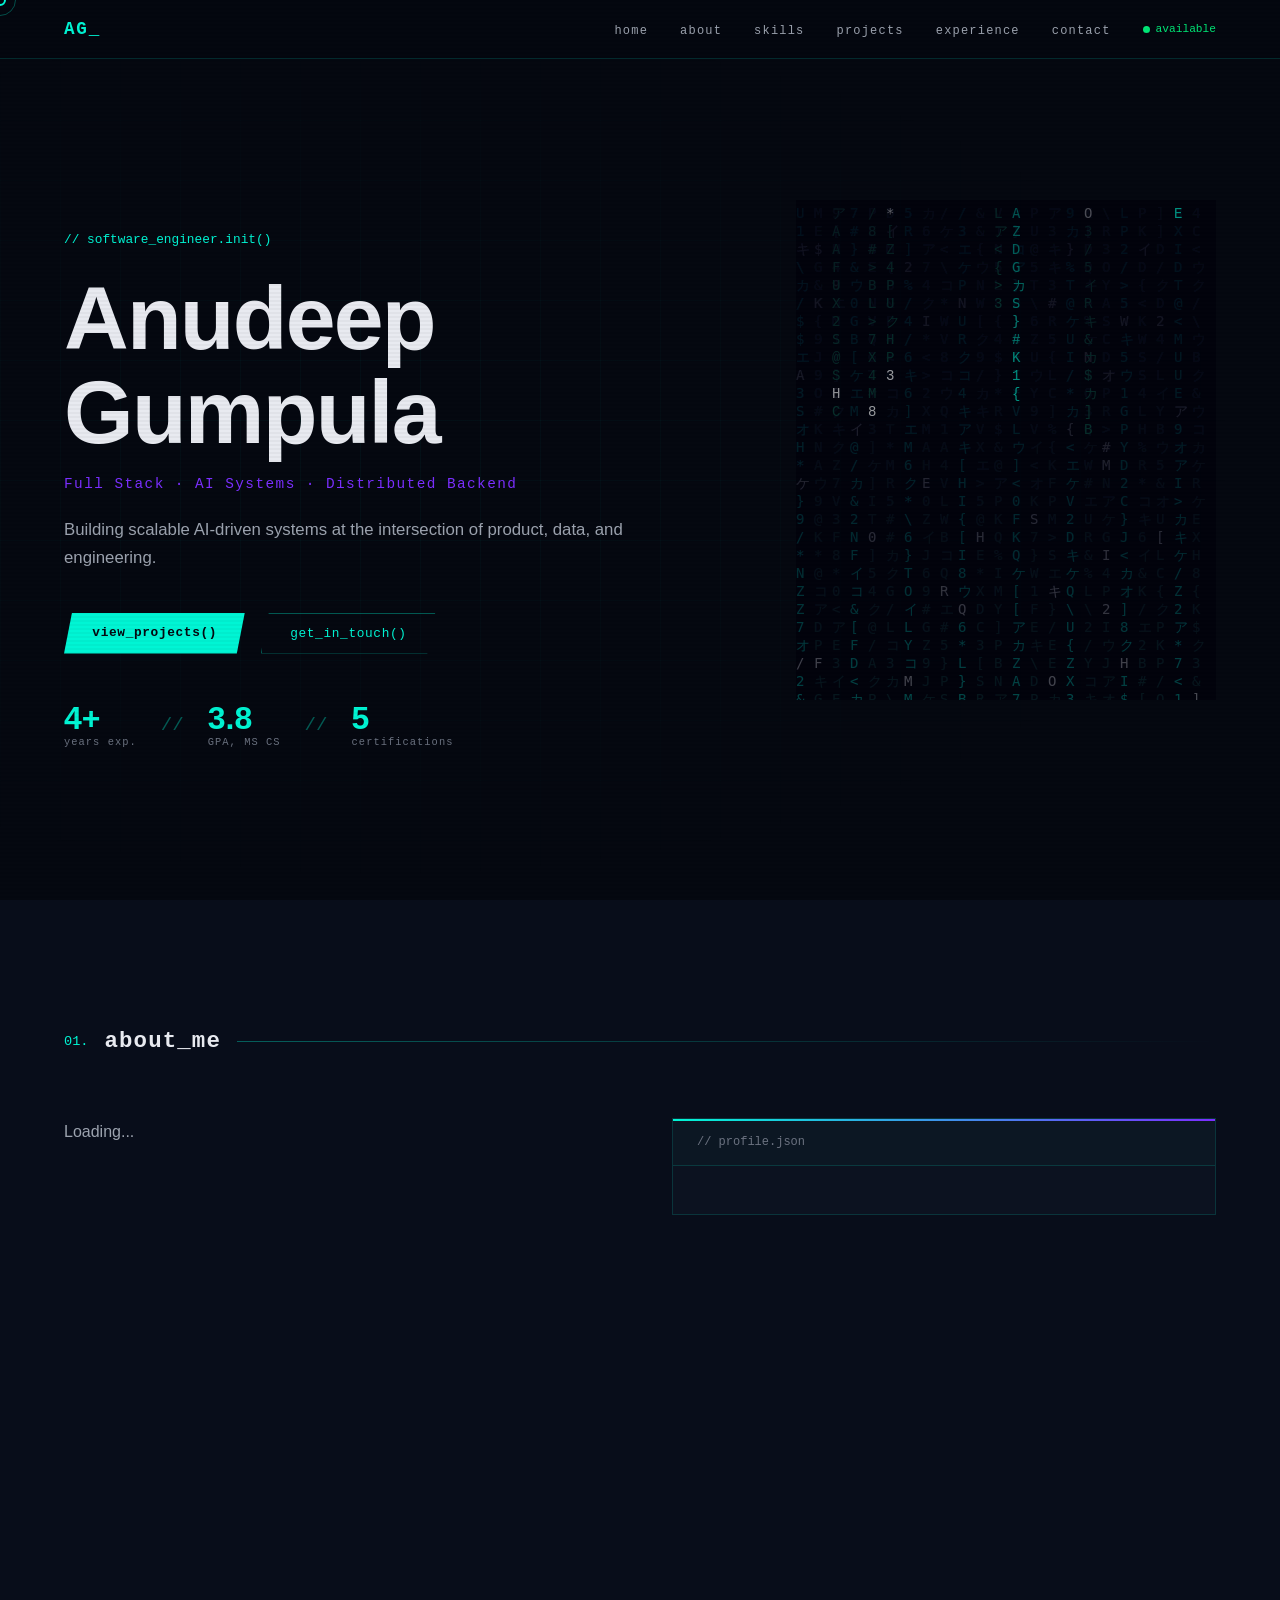
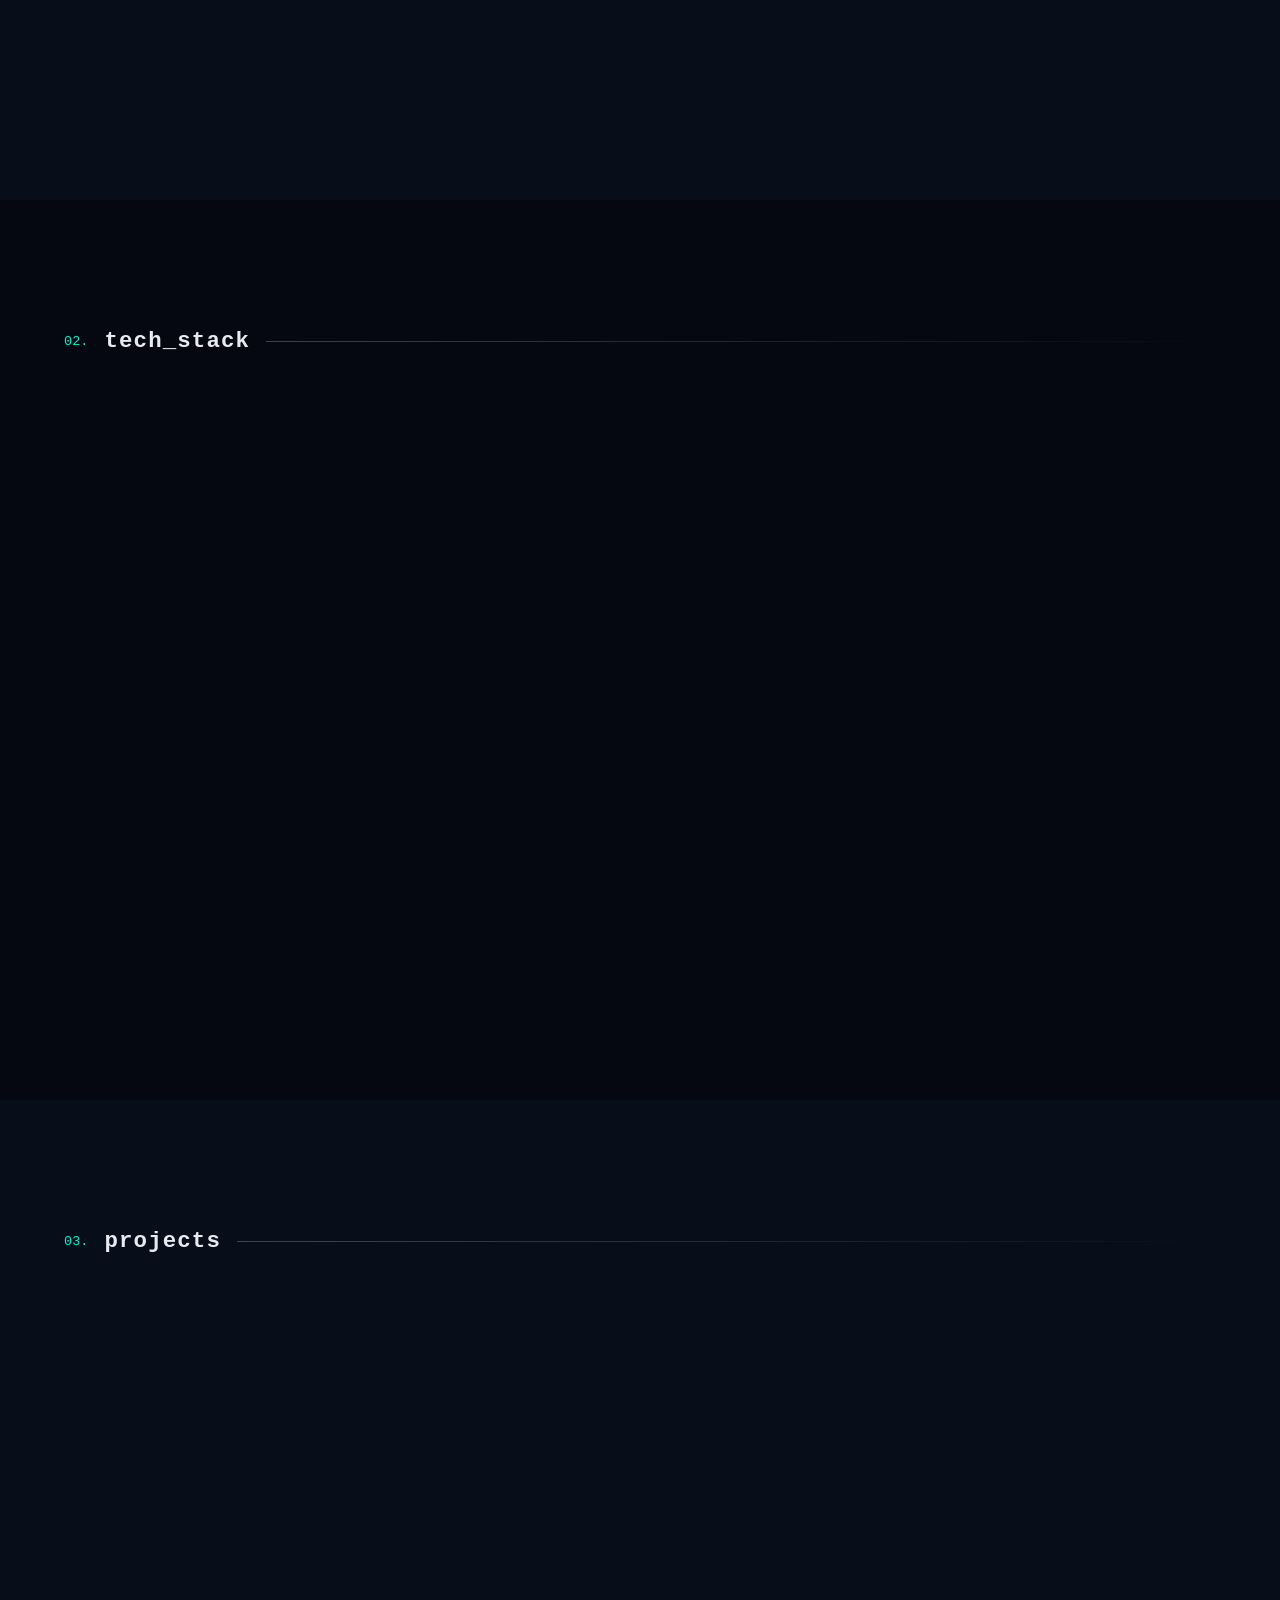
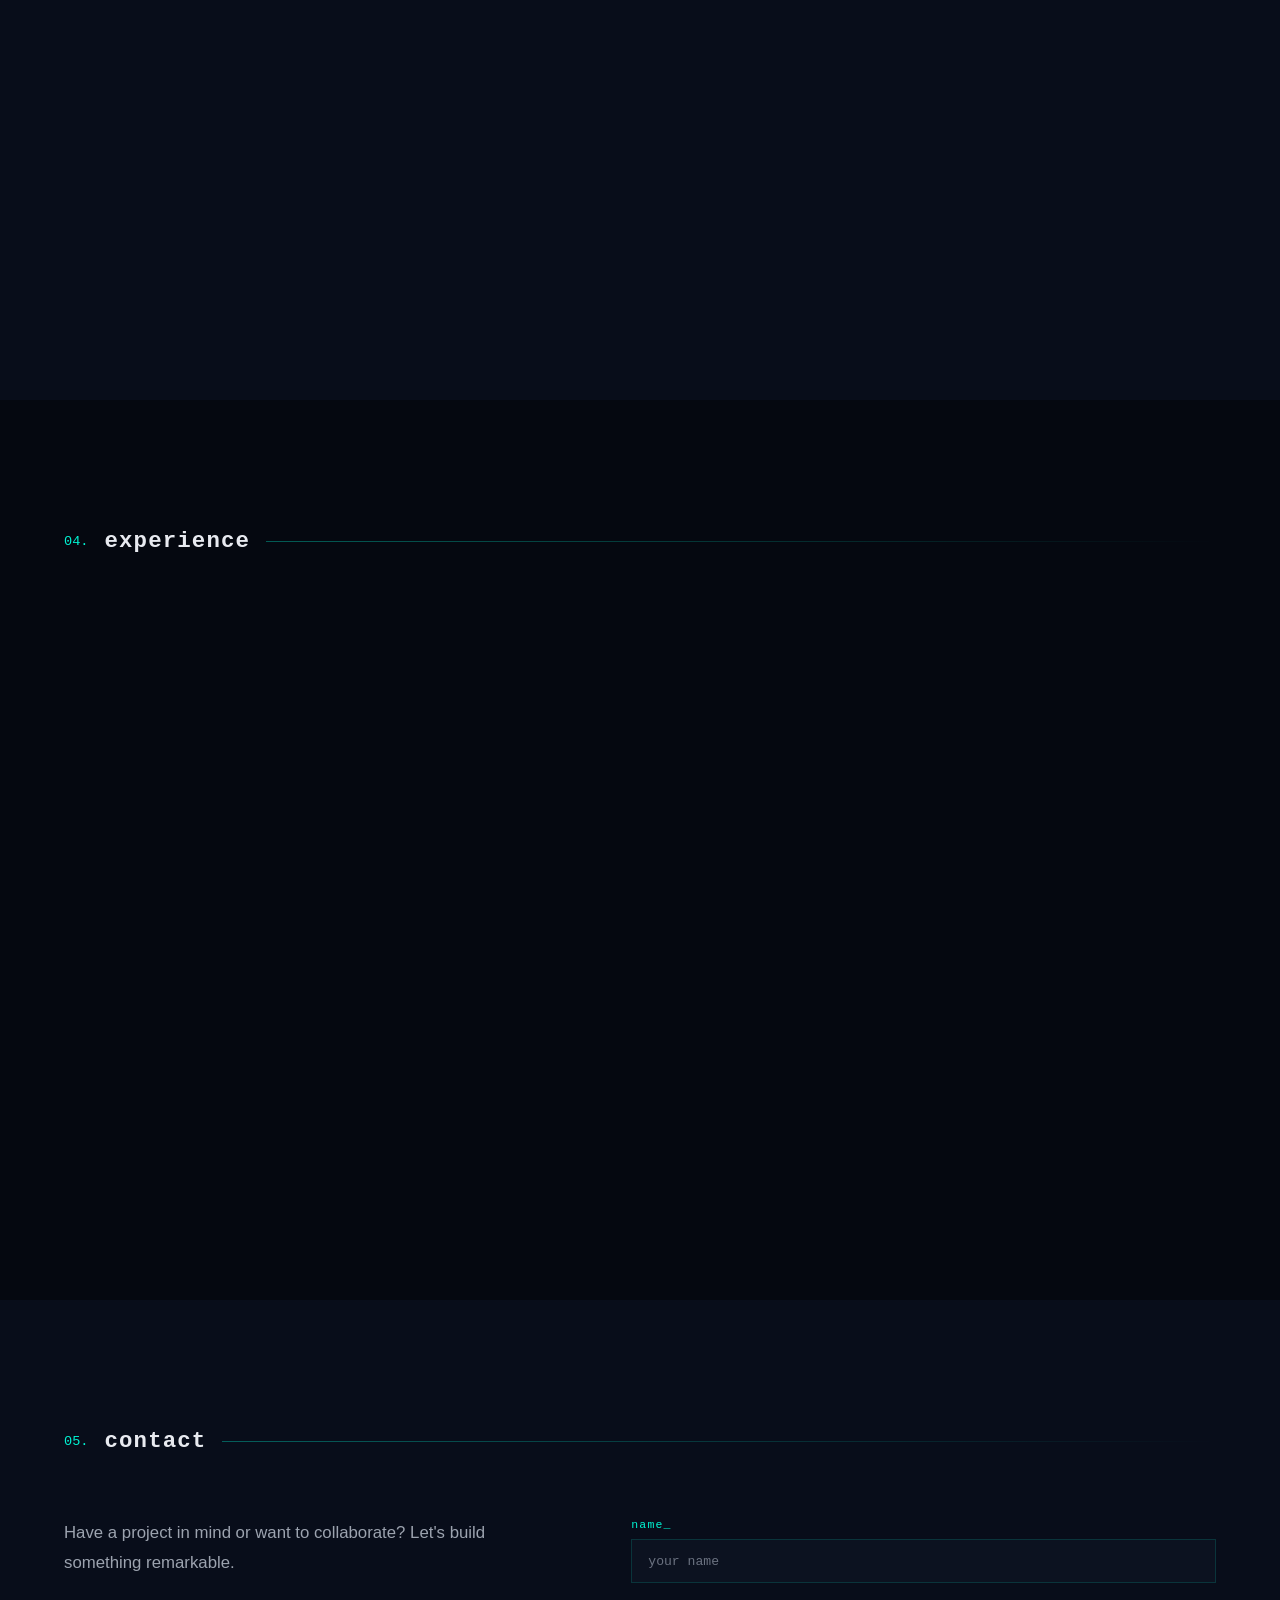
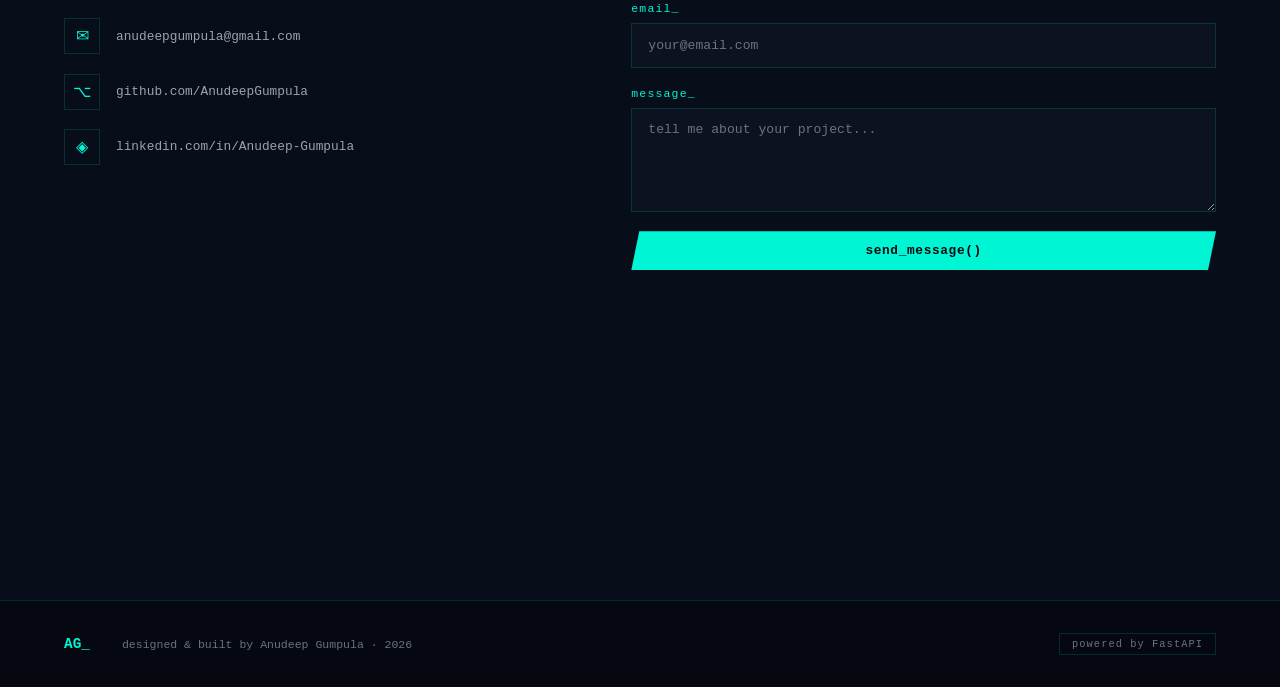
==== index.html @ aed6fa90 "Move frontend to root for Vercel" ====
<!DOCTYPE html>
<html lang="en">
<head>
<meta charset="UTF-8"/>
<meta name="viewport" content="width=device-width, initial-scale=1.0"/>
<title>Anudeep Gumpula — Software Engineer</title>
<link rel="preconnect" href="https://fonts.googleapis.com"/>
<link rel="stylesheet" href="./css/style.css"/>
</head>
<body>

<!-- Custom cursor -->
<div class="cursor" id="cursor"></div>
<div class="cursor-trail" id="cursorTrail"></div>

<!-- Scanline overlay -->
<div class="scanlines"></div>

<!-- NAV -->
<nav id="navbar">
  <div class="nav-logo">AG<span class="blink">_</span></div>
  <ul class="nav-links">
    <li><a href="#hero">home</a></li>
    <li><a href="#about">about</a></li>
    <li><a href="#skills">skills</a></li>
    <li><a href="#projects">projects</a></li>
    <li><a href="#experience">experience</a></li>
    <li><a href="#contact">contact</a></li>
  </ul>
  <div class="nav-status"><span class="dot"></span>available</div>
</nav>

<!-- HERO -->
<section id="hero">
  <div class="hero-grid-bg"></div>
  <div class="hero-content">
    <div class="hero-tag" id="heroTag">// software_engineer.init()</div>
    <h1 class="hero-name" id="heroName"></h1>
    <div class="hero-title" id="heroTitle">Full Stack · AI Systems · Distributed Backend</div>
    <p class="hero-tagline" id="heroTagline">Building scalable AI-driven systems at the intersection of product, data, and engineering.</p>
    <div class="hero-cta">
      <a href="#projects" class="btn-primary">view_projects()</a>
      <a href="#contact" class="btn-secondary">get_in_touch()</a>
    </div>
    <div class="hero-metrics">
      <div class="metric"><span class="metric-val">4+</span><span class="metric-label">years exp.</span></div>
      <div class="metric-sep">//</div>
      <div class="metric"><span class="metric-val">3.8</span><span class="metric-label">GPA, MS CS</span></div>
      <div class="metric-sep">//</div>
      <div class="metric"><span class="metric-val">5</span><span class="metric-label">certifications</span></div>
    </div>
  </div>
  <div class="hero-visual">
    <canvas id="matrixCanvas"></canvas>
  </div>
</section>

<!-- ABOUT -->
<section id="about">
  <div class="section-header">
    <span class="section-num">01.</span>
    <h2>about_me</h2>
    <div class="section-line"></div>
  </div>
  <div class="about-grid">
    <div class="about-text">
      <p id="aboutBio">Loading...</p>
      <div class="about-highlights" id="aboutHighlights"></div>
    </div>
    <div class="about-card">
      <div class="about-card-header">// profile.json</div>
      <div class="about-card-body" id="profileJson"></div>
    </div>
  </div>
</section>

<!-- SKILLS -->
<section id="skills">
  <div class="section-header">
    <span class="section-num">02.</span>
    <h2>tech_stack</h2>
    <div class="section-line"></div>
  </div>
  <div class="skills-grid" id="skillsGrid"></div>
</section>

<!-- PROJECTS -->
<section id="projects">
  <div class="section-header">
    <span class="section-num">03.</span>
    <h2>projects</h2>
    <div class="section-line"></div>
  </div>
  <div class="projects-grid" id="projectsGrid"></div>
</section>

<!-- EXPERIENCE -->
<section id="experience">
  <div class="section-header">
    <span class="section-num">04.</span>
    <h2>experience</h2>
    <div class="section-line"></div>
  </div>
  <div class="timeline" id="timeline"></div>
</section>

<!-- CONTACT -->
<section id="contact">
  <div class="section-header">
    <span class="section-num">05.</span>
    <h2>contact</h2>
    <div class="section-line"></div>
  </div>
  <div class="contact-grid">
    <div class="contact-info">
      <p class="contact-intro">Have a project in mind or want to collaborate? Let's build something remarkable.</p>
      <div class="contact-links">
        <a href="mailto:anudeepgumpula@gmail.com" class="contact-link">
          <span class="contact-icon">✉</span>
          <span>anudeepgumpula@gmail.com</span>
        </a>
        <a href="https://github.com/AnudeepGumpula" target="_blank" class="contact-link">
          <span class="contact-icon">⌥</span>
          <span>github.com/AnudeepGumpula</span>
        </a>
        <a href="https://linkedin.com/in/Anudeep-Gumpula" target="_blank" class="contact-link">
          <span class="contact-icon">◈</span>
          <span>linkedin.com/in/Anudeep-Gumpula</span>
        </a>
      </div>
    </div>
    <form class="contact-form" id="contactForm">
      <div class="form-group">
        <label>name_</label>
        <input type="text" id="cName" placeholder="your name" required/>
      </div>
      <div class="form-group">
        <label>email_</label>
        <input type="email" id="cEmail" placeholder="your@email.com" required/>
      </div>
      <div class="form-group">
        <label>message_</label>
        <textarea id="cMessage" rows="5" placeholder="tell me about your project..." required></textarea>
      </div>
      <button type="submit" class="btn-primary btn-full" id="submitBtn">send_message()</button>
      <div class="form-status" id="formStatus"></div>
    </form>
  </div>
</section>

<!-- FOOTER -->
<footer>
  <div class="footer-inner">
    <span class="footer-logo">AG_</span>
    <span class="footer-text">designed & built by Anudeep Gumpula · <span id="year"></span></span>
    <span class="footer-api">powered by FastAPI</span>
  </div>
</footer>

<script src="./js/main.js"></script>
</body>
</html>
---- css/style.css ----
/* ===== RESET & BASE ===== */
*, *::before, *::after { box-sizing: border-box; margin: 0; padding: 0; }

:root {
  --bg: #050810;
  --bg2: #080d1a;
  --bg3: #0c1220;
  --accent: #00f5d4;
  --accent2: #7b2fff;
  --accent3: #ff2d78;
  --text: #e8eaf0;
  --text-muted: #6b7280;
  --text-dim: #9ca3af;
  --border: rgba(0,245,212,0.15);
  --border2: rgba(0,245,212,0.35);
  --glow: 0 0 20px rgba(0,245,212,0.25);
  --glow2: 0 0 40px rgba(123,47,255,0.3);
  --font-mono: 'SF Mono', ui-monospace, 'Cascadia Code', Menlo, Consolas, monospace;
  --font-display: -apple-system, 'SF Pro Display', 'SF Pro Text', BlinkMacSystemFont, 'Helvetica Neue', Arial, sans-serif;
}

html { scroll-behavior: smooth; }

body {
  background: var(--bg);
  color: var(--text);
  font-family: var(--font-display);
  cursor: none;
  overflow-x: hidden;
}

/* ===== CUSTOM CURSOR ===== */
.cursor {
  width: 12px; height: 12px;
  border: 2px solid var(--accent);
  border-radius: 50%;
  position: fixed; top: 0; left: 0;
  pointer-events: none; z-index: 9999;
  transform: translate(-50%,-50%);
  transition: width 0.2s, height 0.2s, background 0.2s;
}
.cursor-trail {
  width: 32px; height: 32px;
  border: 1px solid rgba(0,245,212,0.3);
  border-radius: 50%;
  position: fixed; top: 0; left: 0;
  pointer-events: none; z-index: 9998;
  transform: translate(-50%,-50%);
  transition: all 0.12s ease;
}
body:has(a:hover) .cursor, body:has(button:hover) .cursor {
  width: 20px; height: 20px;
  background: rgba(0,245,212,0.2);
}

/* ===== SCANLINES ===== */
.scanlines {
  position: fixed; inset: 0;
  background: repeating-linear-gradient(0deg, transparent, transparent 2px, rgba(0,0,0,0.03) 2px, rgba(0,0,0,0.03) 4px);
  pointer-events: none; z-index: 1000;
}

/* ===== NAVBAR ===== */
#navbar {
  position: fixed; top: 0; left: 0; right: 0; z-index: 500;
  display: flex; align-items: center; gap: 2rem;
  padding: 1.2rem 4rem;
  background: rgba(5,8,16,0.85);
  backdrop-filter: blur(12px);
  border-bottom: 1px solid var(--border);
  transition: all 0.3s;
}
#navbar.scrolled { padding: 0.8rem 4rem; }
.nav-logo {
  font-family: var(--font-mono);
  font-size: 1.1rem;
  color: var(--accent);
  font-weight: 700;
  letter-spacing: 0.1em;
  margin-right: auto;
}
.blink { animation: blink 1s step-end infinite; }
@keyframes blink { 0%,100%{opacity:1} 50%{opacity:0} }
.nav-links { list-style: none; display: flex; gap: 2rem; }
.nav-links a {
  font-family: var(--font-mono);
  font-size: 0.75rem;
  color: var(--text-dim);
  text-decoration: none;
  letter-spacing: 0.1em;
  text-transform: lowercase;
  transition: color 0.2s;
  position: relative;
}
.nav-links a::after {
  content: ''; position: absolute; bottom: -4px; left: 0; right: 0;
  height: 1px; background: var(--accent);
  transform: scaleX(0); transform-origin: left;
  transition: transform 0.3s;
}
.nav-links a:hover { color: var(--accent); }
.nav-links a:hover::after { transform: scaleX(1); }
.nav-status {
  font-family: var(--font-mono);
  font-size: 0.7rem;
  color: #00e676;
  display: flex; align-items: center; gap: 6px;
}
.dot {
  width: 7px; height: 7px;
  background: #00e676;
  border-radius: 50%;
  animation: pulse-dot 2s ease infinite;
}
@keyframes pulse-dot {
  0%,100%{box-shadow:0 0 0 0 rgba(0,230,118,0.4)}
  50%{box-shadow:0 0 0 6px rgba(0,230,118,0)}
}

/* ===== SECTIONS ===== */
section {
  min-height: 100vh;
  padding: 8rem 4rem;
  position: relative;
}
.section-header {
  display: flex; align-items: center; gap: 1rem;
  margin-bottom: 4rem;
}
.section-num {
  font-family: var(--font-mono);
  font-size: 0.85rem;
  color: var(--accent);
}
.section-header h2 {
  font-family: var(--font-mono);
  font-size: 1.4rem;
  color: var(--text);
  letter-spacing: 0.05em;
}
.section-line {
  flex: 1; height: 1px;
  background: linear-gradient(90deg, var(--border2), transparent);
}

/* ===== HERO ===== */
#hero {
  display: flex; align-items: center;
  padding: 0 4rem;
  position: relative; overflow: hidden;
  min-height: 100vh;
}
.hero-grid-bg {
  position: absolute; inset: 0;
  background-image:
    linear-gradient(rgba(0,245,212,0.04) 1px, transparent 1px),
    linear-gradient(90deg, rgba(0,245,212,0.04) 1px, transparent 1px);
  background-size: 60px 60px;
  mask-image: radial-gradient(ellipse at 30% 50%, black 0%, transparent 70%);
}
.hero-content {
  flex: 1;
  z-index: 2;
  padding-top: 5rem;
}
.hero-tag {
  font-family: var(--font-mono);
  font-size: 0.8rem;
  color: var(--accent);
  margin-bottom: 1.5rem;
  opacity: 0;
  animation: fadeUp 0.6s 0.2s forwards;
}
.hero-name {
  font-family: var(--font-display);
  font-size: clamp(3rem, 7vw, 6rem);
  font-weight: 800;
  line-height: 1.05;
  letter-spacing: -0.02em;
  color: var(--text);
  opacity: 0;
  animation: fadeUp 0.6s 0.4s forwards;
  min-height: 1.1em;
}
.hero-name .char { display: inline-block; }
.hero-title {
  font-family: var(--font-mono);
  font-size: 0.9rem;
  color: var(--accent2);
  margin-top: 1rem;
  letter-spacing: 0.1em;
  opacity: 0;
  animation: fadeUp 0.6s 0.6s forwards;
}
.hero-tagline {
  font-size: 1.05rem;
  color: var(--text-dim);
  max-width: 560px;
  line-height: 1.7;
  margin-top: 1.5rem;
  opacity: 0;
  animation: fadeUp 0.6s 0.8s forwards;
}
.hero-cta {
  display: flex; gap: 1rem; margin-top: 2.5rem;
  opacity: 0; animation: fadeUp 0.6s 1s forwards;
}
.hero-metrics {
  display: flex; align-items: center; gap: 1.5rem;
  margin-top: 3rem;
  opacity: 0; animation: fadeUp 0.6s 1.2s forwards;
}
.metric { display: flex; flex-direction: column; gap: 2px; }
.metric-val {
  font-family: var(--font-display);
  font-size: 2rem; font-weight: 800;
  color: var(--accent);
  line-height: 1;
}
.metric-label {
  font-family: var(--font-mono);
  font-size: 0.65rem;
  color: var(--text-muted);
  letter-spacing: 0.1em;
}
.metric-sep {
  font-family: var(--font-mono);
  color: var(--border2);
  font-size: 1.2rem;
}
.hero-visual {
  flex: 0 0 420px;
  height: 500px;
  z-index: 1;
  position: relative;
}
#matrixCanvas { width: 100%; height: 100%; opacity: 0.6; }

/* ===== BUTTONS ===== */
.btn-primary {
  display: inline-block;
  font-family: var(--font-mono);
  font-size: 0.8rem;
  padding: 0.75rem 1.75rem;
  background: var(--accent);
  color: var(--bg);
  text-decoration: none;
  letter-spacing: 0.05em;
  border: none; cursor: pointer;
  clip-path: polygon(8px 0%, 100% 0%, calc(100% - 8px) 100%, 0% 100%);
  transition: all 0.2s;
  font-weight: 700;
}
.btn-primary:hover {
  background: var(--text);
  transform: translateY(-2px);
  box-shadow: var(--glow);
}
.btn-secondary {
  display: inline-block;
  font-family: var(--font-mono);
  font-size: 0.8rem;
  padding: 0.75rem 1.75rem;
  background: transparent;
  color: var(--accent);
  text-decoration: none;
  letter-spacing: 0.05em;
  border: 1px solid var(--border2);
  cursor: pointer;
  clip-path: polygon(8px 0%, 100% 0%, calc(100% - 8px) 100%, 0% 100%);
  transition: all 0.2s;
}
.btn-secondary:hover {
  background: rgba(0,245,212,0.08);
  transform: translateY(-2px);
}
.btn-full { width: 100%; text-align: center; }

/* ===== ABOUT ===== */
#about { background: var(--bg2); }
.about-grid {
  display: grid;
  grid-template-columns: 1fr 1fr;
  gap: 4rem;
  align-items: start;
}
.about-text p {
  font-size: 1rem; line-height: 1.8;
  color: var(--text-dim);
  margin-bottom: 2rem;
}
.about-highlights { display: flex; flex-direction: column; gap: 0.75rem; }
.about-highlight-item {
  display: flex; align-items: center; gap: 1rem;
  font-family: var(--font-mono);
  font-size: 0.8rem;
  color: var(--text-dim);
}
.about-highlight-item::before {
  content: '▸';
  color: var(--accent);
  flex-shrink: 0;
}
.about-card {
  border: 1px solid var(--border);
  background: var(--bg3);
  position: relative;
  overflow: hidden;
}
.about-card::before {
  content: '';
  position: absolute; top: 0; left: 0; right: 0;
  height: 2px;
  background: linear-gradient(90deg, var(--accent), var(--accent2));
}
.about-card-header {
  font-family: var(--font-mono);
  font-size: 0.75rem;
  color: var(--text-muted);
  padding: 1rem 1.5rem;
  border-bottom: 1px solid var(--border);
  background: rgba(0,245,212,0.02);
}
.about-card-body {
  padding: 1.5rem;
  font-family: var(--font-mono);
  font-size: 0.78rem;
  line-height: 1.9;
  color: var(--text-dim);
}
.json-key { color: var(--accent2); }
.json-val { color: var(--accent); }
.json-str { color: #f0a500; }
.json-num { color: var(--accent3); }
.json-bracket { color: var(--text-muted); }

/* ===== SKILLS ===== */
.skills-grid {
  display: grid;
  grid-template-columns: repeat(3, 1fr);
  gap: 1.5rem;
}
.skill-card {
  border: 1px solid var(--border);
  background: var(--bg2);
  padding: 1.5rem;
  position: relative;
  overflow: hidden;
  transition: border-color 0.3s, transform 0.3s;
}
.skill-card:hover {
  border-color: var(--border2);
  transform: translateY(-4px);
  box-shadow: var(--glow);
}
.skill-card::after {
  content: '';
  position: absolute; bottom: 0; left: 0; right: 0;
  height: 1px;
  background: linear-gradient(90deg, transparent, var(--accent), transparent);
  opacity: 0;
  transition: opacity 0.3s;
}
.skill-card:hover::after { opacity: 1; }
.skill-category {
  font-family: var(--font-mono);
  font-size: 0.7rem;
  color: var(--accent);
  letter-spacing: 0.12em;
  margin-bottom: 1rem;
  text-transform: uppercase;
}
.skill-items { display: flex; flex-wrap: wrap; gap: 0.5rem; }
.skill-tag {
  font-family: var(--font-mono);
  font-size: 0.7rem;
  padding: 0.3rem 0.7rem;
  background: rgba(0,245,212,0.06);
  border: 1px solid rgba(0,245,212,0.15);
  color: var(--text-dim);
  letter-spacing: 0.05em;
  transition: all 0.2s;
}
.skill-tag:hover {
  background: rgba(0,245,212,0.12);
  color: var(--accent);
  border-color: var(--border2);
}

/* ===== PROJECTS ===== */
#projects { background: var(--bg2); }
.projects-grid {
  display: grid;
  grid-template-columns: repeat(3, 1fr);
  gap: 1.5rem;
}
.project-card {
  border: 1px solid var(--border);
  background: var(--bg);
  padding: 2rem;
  display: flex; flex-direction: column; gap: 1rem;
  position: relative; overflow: hidden;
  transition: all 0.3s;
}
.project-card::before {
  content: '';
  position: absolute; top: 0; left: 0;
  width: 3px; height: 0;
  background: linear-gradient(180deg, var(--accent), var(--accent2));
  transition: height 0.4s;
}
.project-card:hover { border-color: var(--border2); transform: translateY(-4px); }
.project-card:hover::before { height: 100%; }
.project-num {
  font-family: var(--font-mono);
  font-size: 0.7rem;
  color: var(--text-muted);
}
.project-highlight-badge {
  display: inline-block;
  font-family: var(--font-mono);
  font-size: 0.65rem;
  padding: 0.25rem 0.6rem;
  background: rgba(123,47,255,0.15);
  border: 1px solid rgba(123,47,255,0.3);
  color: #a78bfa;
  letter-spacing: 0.05em;
  margin-bottom: 0.5rem;
}
.project-title {
  font-family: var(--font-display);
  font-size: 1.1rem;
  font-weight: 700;
  color: var(--text);
  line-height: 1.3;
}
.project-subtitle {
  font-family: var(--font-mono);
  font-size: 0.72rem;
  color: var(--accent);
  letter-spacing: 0.05em;
}
.project-desc {
  font-size: 0.88rem;
  color: var(--text-dim);
  line-height: 1.7;
  flex: 1;
}
.project-tech { display: flex; flex-wrap: wrap; gap: 0.4rem; }
.project-tech-tag {
  font-family: var(--font-mono);
  font-size: 0.65rem;
  padding: 0.2rem 0.6rem;
  background: rgba(0,245,212,0.05);
  border: 1px solid var(--border);
  color: var(--text-muted);
}
.project-links { display: flex; gap: 1rem; margin-top: auto; }
.project-link {
  font-family: var(--font-mono);
  font-size: 0.72rem;
  color: var(--accent);
  text-decoration: none;
  letter-spacing: 0.05em;
  transition: color 0.2s;
  display: flex; align-items: center; gap: 0.4rem;
}
.project-link:hover { color: var(--text); }

/* ===== EXPERIENCE ===== */
.timeline { position: relative; padding-left: 2rem; }
.timeline::before {
  content: '';
  position: absolute; left: 0; top: 0; bottom: 0;
  width: 1px;
  background: linear-gradient(180deg, var(--accent), var(--accent2), transparent);
}
.timeline-item {
  position: relative;
  padding: 0 0 3.5rem 3rem;
  opacity: 0;
  transform: translateX(-20px);
  transition: opacity 0.5s, transform 0.5s;
}
.timeline-item.visible { opacity: 1; transform: translateX(0); }
.timeline-dot {
  position: absolute; left: -5px; top: 6px;
  width: 11px; height: 11px;
  border: 2px solid var(--accent);
  background: var(--bg);
  border-radius: 50%;
  box-shadow: 0 0 10px rgba(0,245,212,0.4);
}
.timeline-period {
  font-family: var(--font-mono);
  font-size: 0.7rem;
  color: var(--text-muted);
  letter-spacing: 0.1em;
  margin-bottom: 0.5rem;
}
.timeline-role {
  font-family: var(--font-display);
  font-size: 1.15rem;
  font-weight: 700;
  color: var(--text);
}
.timeline-company {
  font-family: var(--font-mono);
  font-size: 0.8rem;
  color: var(--accent);
  margin: 0.3rem 0 1rem;
  display: flex; align-items: center; gap: 0.5rem;
}
.timeline-location {
  font-size: 0.7rem;
  color: var(--text-muted);
  padding: 0.1rem 0.5rem;
  border: 1px solid var(--border);
}
.timeline-highlights { display: flex; flex-direction: column; gap: 0.5rem; }
.timeline-highlight {
  font-size: 0.88rem;
  color: var(--text-dim);
  line-height: 1.6;
  display: flex; gap: 0.75rem;
}
.timeline-highlight::before {
  content: '→';
  color: var(--accent2);
  flex-shrink: 0;
  font-family: var(--font-mono);
}

/* ===== CONTACT ===== */
#contact { background: var(--bg2); }
.contact-grid {
  display: grid;
  grid-template-columns: 1fr 1.2fr;
  gap: 5rem;
  align-items: start;
}
.contact-intro {
  font-size: 1.05rem;
  color: var(--text-dim);
  line-height: 1.8;
  margin-bottom: 2.5rem;
}
.contact-links { display: flex; flex-direction: column; gap: 1.2rem; }
.contact-link {
  display: flex; align-items: center; gap: 1rem;
  font-family: var(--font-mono);
  font-size: 0.8rem;
  color: var(--text-dim);
  text-decoration: none;
  transition: color 0.2s;
}
.contact-link:hover { color: var(--accent); }
.contact-icon {
  width: 36px; height: 36px;
  border: 1px solid var(--border);
  display: flex; align-items: center; justify-content: center;
  color: var(--accent);
  flex-shrink: 0;
  transition: all 0.2s;
  font-size: 1rem;
}
.contact-link:hover .contact-icon {
  background: rgba(0,245,212,0.1);
  border-color: var(--border2);
}
.contact-form { display: flex; flex-direction: column; gap: 1.2rem; }
.form-group { display: flex; flex-direction: column; gap: 0.5rem; }
.form-group label {
  font-family: var(--font-mono);
  font-size: 0.72rem;
  color: var(--accent);
  letter-spacing: 0.1em;
}
.form-group input,
.form-group textarea {
  background: var(--bg3);
  border: 1px solid var(--border);
  color: var(--text);
  padding: 0.85rem 1rem;
  font-family: var(--font-mono);
  font-size: 0.82rem;
  outline: none;
  transition: border-color 0.2s;
  resize: vertical;
}
.form-group input:focus,
.form-group textarea:focus {
  border-color: var(--border2);
  box-shadow: 0 0 0 1px rgba(0,245,212,0.1);
}
.form-group input::placeholder,
.form-group textarea::placeholder { color: var(--text-muted); }
.form-status {
  font-family: var(--font-mono);
  font-size: 0.78rem;
  padding: 0.75rem 1rem;
  display: none;
}
.form-status.success {
  display: block;
  border: 1px solid rgba(0,230,118,0.3);
  color: #00e676;
  background: rgba(0,230,118,0.05);
}
.form-status.error {
  display: block;
  border: 1px solid rgba(255,45,120,0.3);
  color: var(--accent3);
  background: rgba(255,45,120,0.05);
}

/* ===== FOOTER ===== */
footer {
  border-top: 1px solid var(--border);
  padding: 2rem 4rem;
}
.footer-inner {
  display: flex; align-items: center; gap: 2rem;
}
.footer-logo {
  font-family: var(--font-mono);
  font-size: 0.9rem;
  color: var(--accent);
  font-weight: 700;
}
.footer-text {
  font-family: var(--font-mono);
  font-size: 0.72rem;
  color: var(--text-muted);
  flex: 1;
}
.footer-api {
  font-family: var(--font-mono);
  font-size: 0.65rem;
  color: var(--text-muted);
  padding: 0.25rem 0.75rem;
  border: 1px solid var(--border);
  letter-spacing: 0.1em;
}

/* ===== ANIMATIONS ===== */
@keyframes fadeUp {
  from { opacity: 0; transform: translateY(24px); }
  to   { opacity: 1; transform: translateY(0); }
}
.reveal {
  opacity: 0; transform: translateY(20px);
  transition: opacity 0.6s, transform 0.6s;
}
.reveal.visible { opacity: 1; transform: translateY(0); }

/* ===== RESPONSIVE ===== */
@media (max-width: 900px) {
  section { padding: 6rem 1.5rem; }
  #navbar { padding: 1rem 1.5rem; }
  .nav-links { display: none; }
  #hero { flex-direction: column; padding: 6rem 1.5rem 3rem; }
  .hero-visual { display: none; }
  .about-grid, .contact-grid { grid-template-columns: 1fr; gap: 2rem; }
  .skills-grid, .projects-grid { grid-template-columns: 1fr; }
}
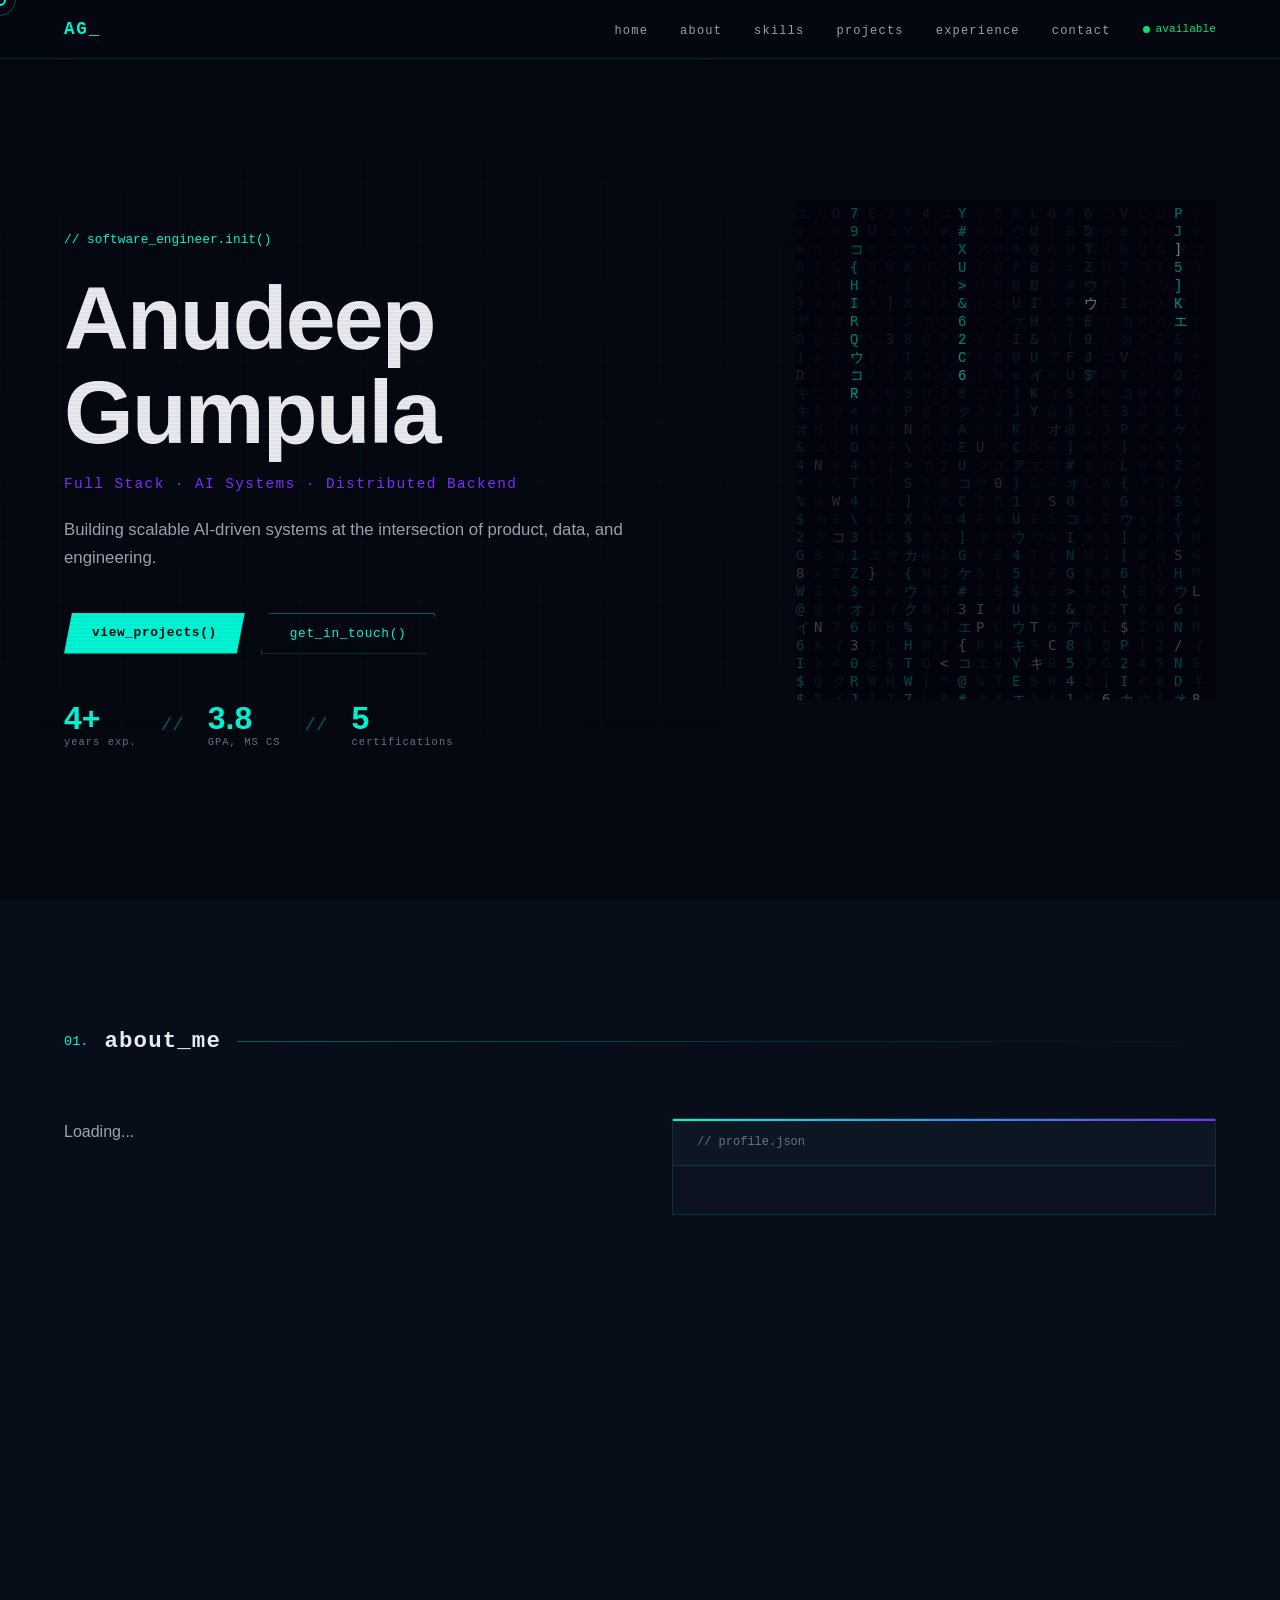
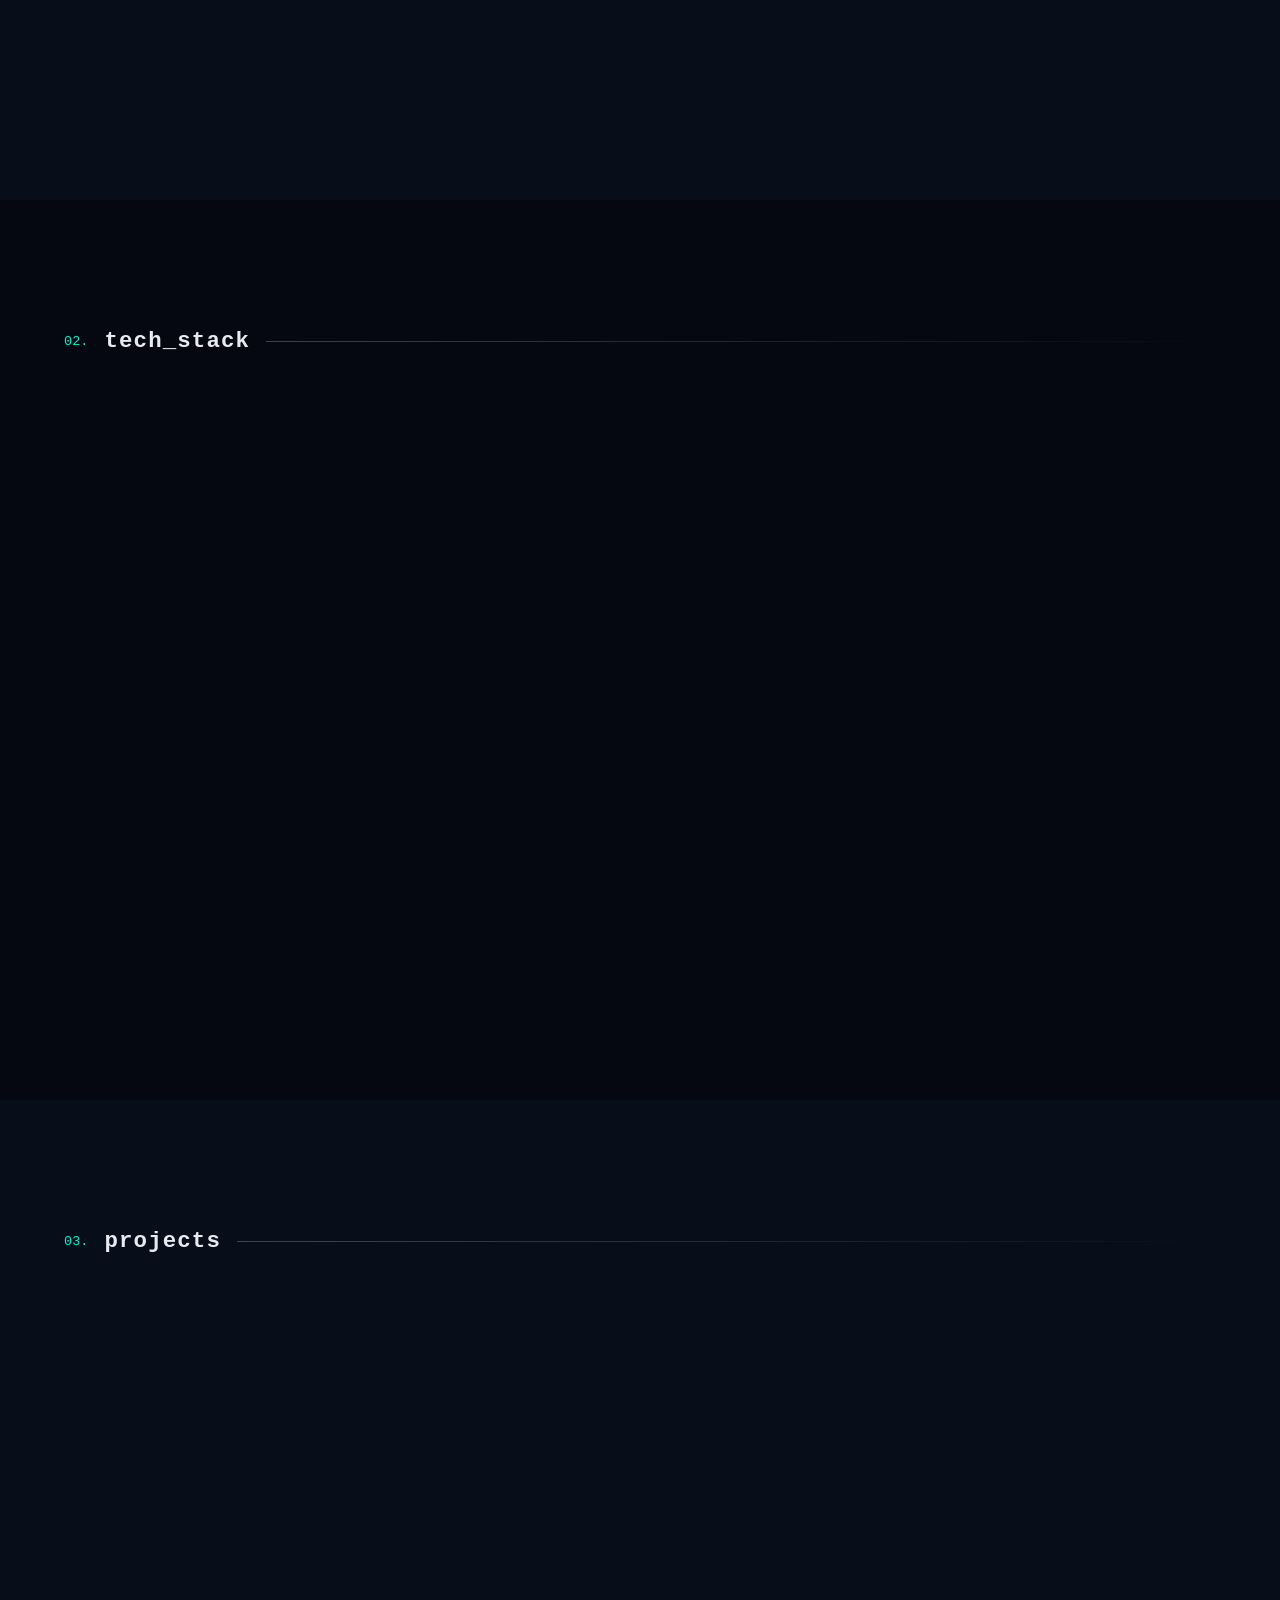
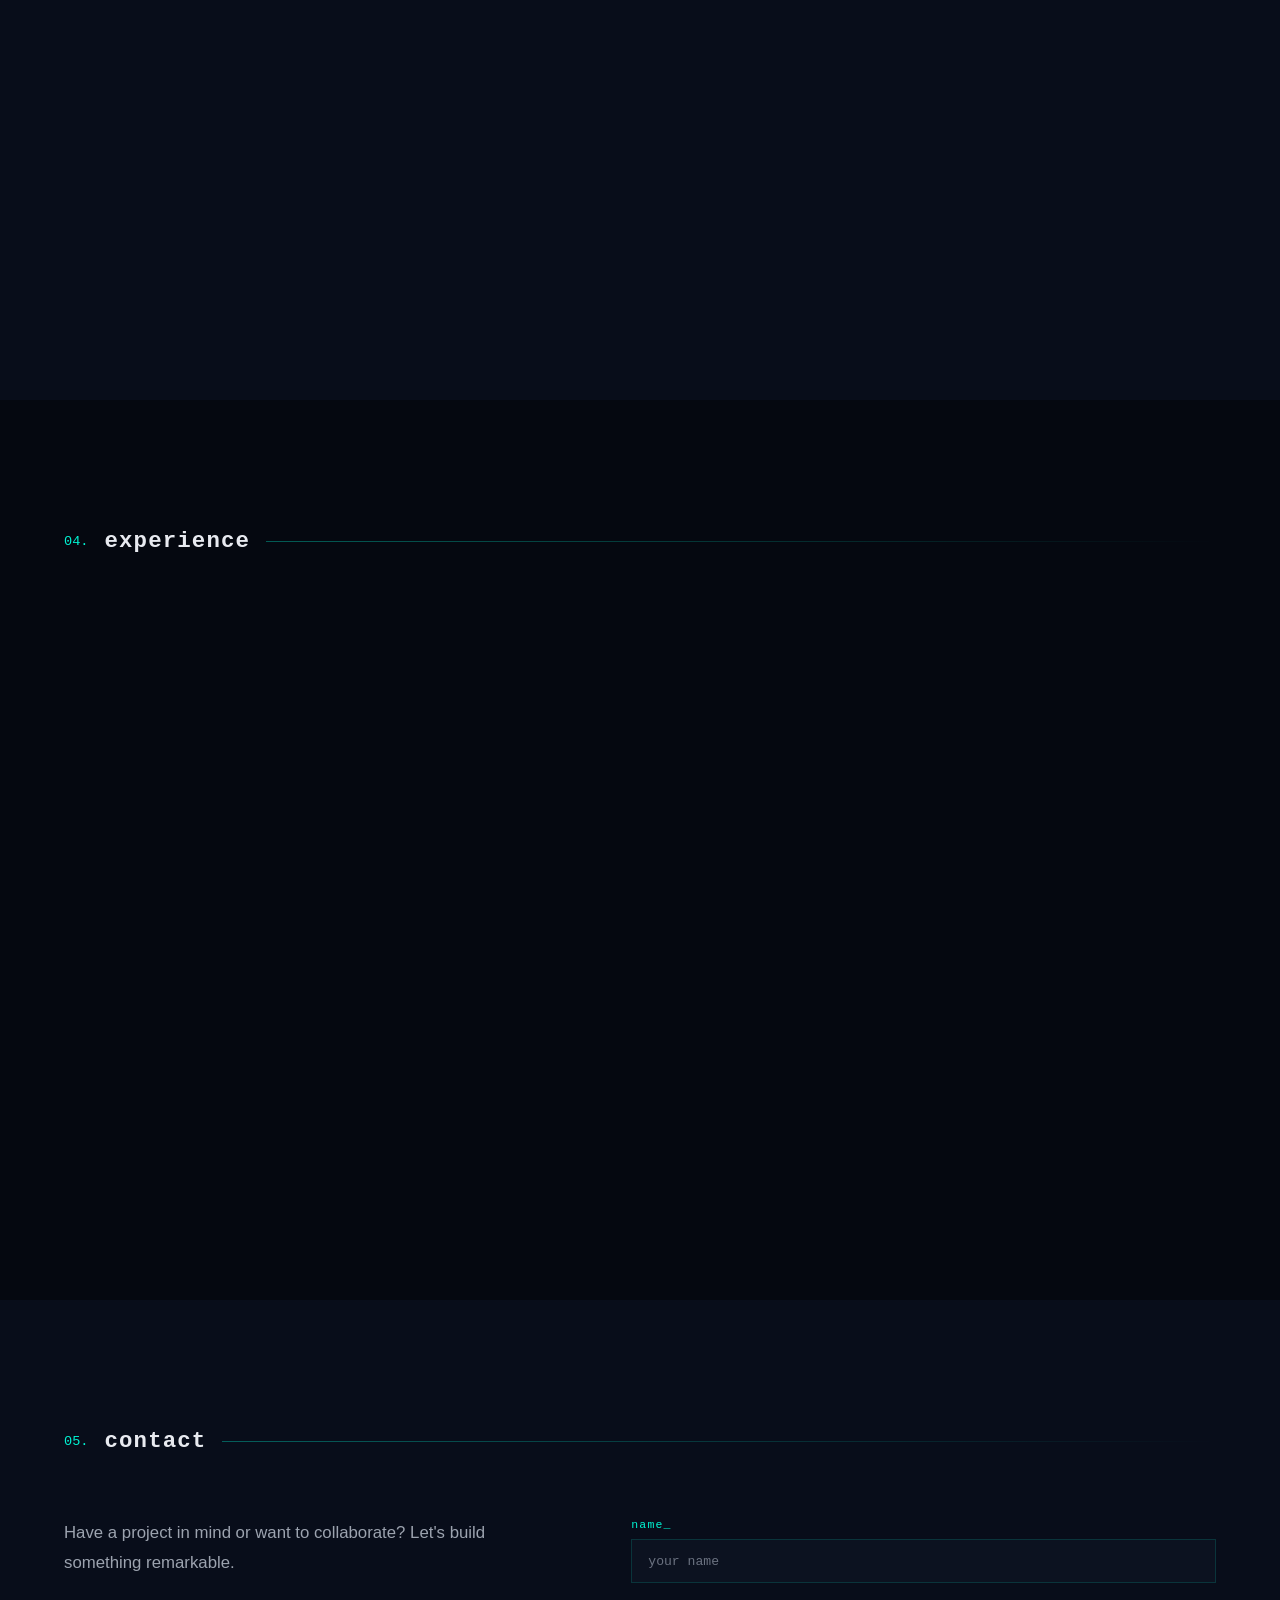
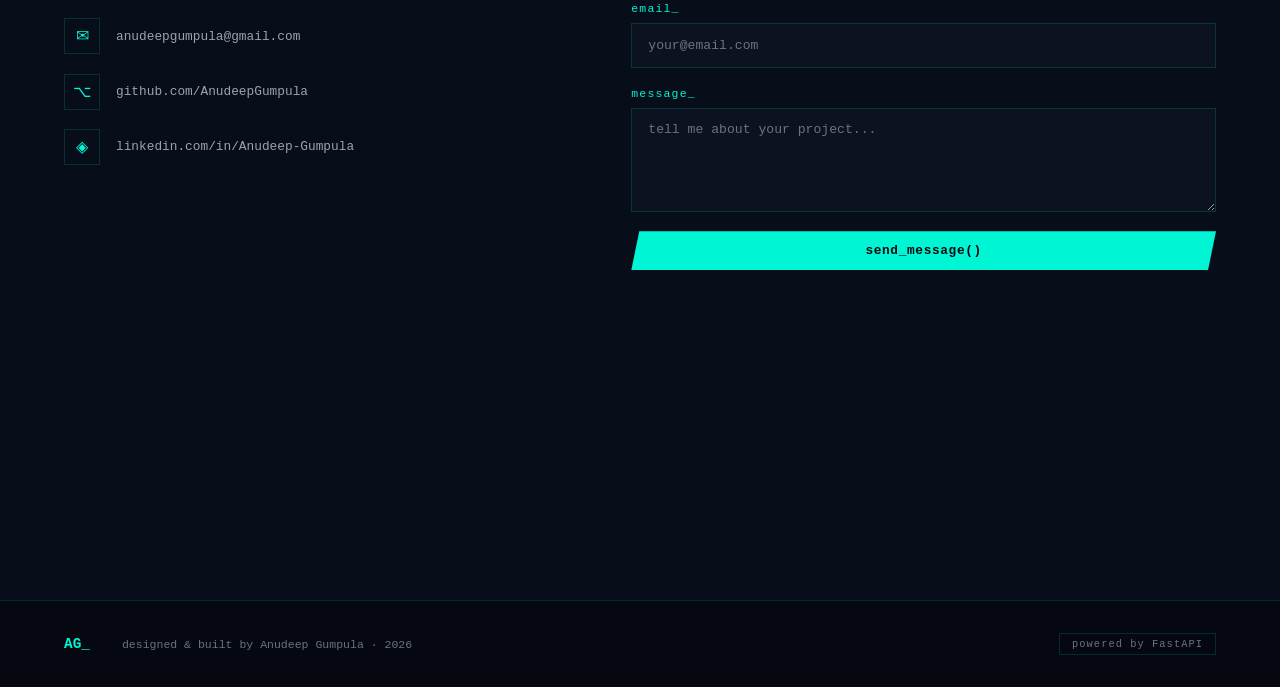
==== commit d4cd98ef: "update on vercel.json" ====
--- a/index.html
+++ b/index.html
@@ -5,7 +5,7 @@
 <meta name="viewport" content="width=device-width, initial-scale=1.0"/>
 <title>Anudeep Gumpula — Software Engineer</title>
 <link rel="preconnect" href="https://fonts.googleapis.com"/>
-<link rel="stylesheet" href="./css/style.css"/>
+<link rel="stylesheet" href="/css/style.css"/>
 </head>
 <body>
 
@@ -157,6 +157,6 @@
   </div>
 </footer>
 
-<script src="./js/main.js"></script>
+<script src="/js/main.js"></script>
 </body>
 </html>
